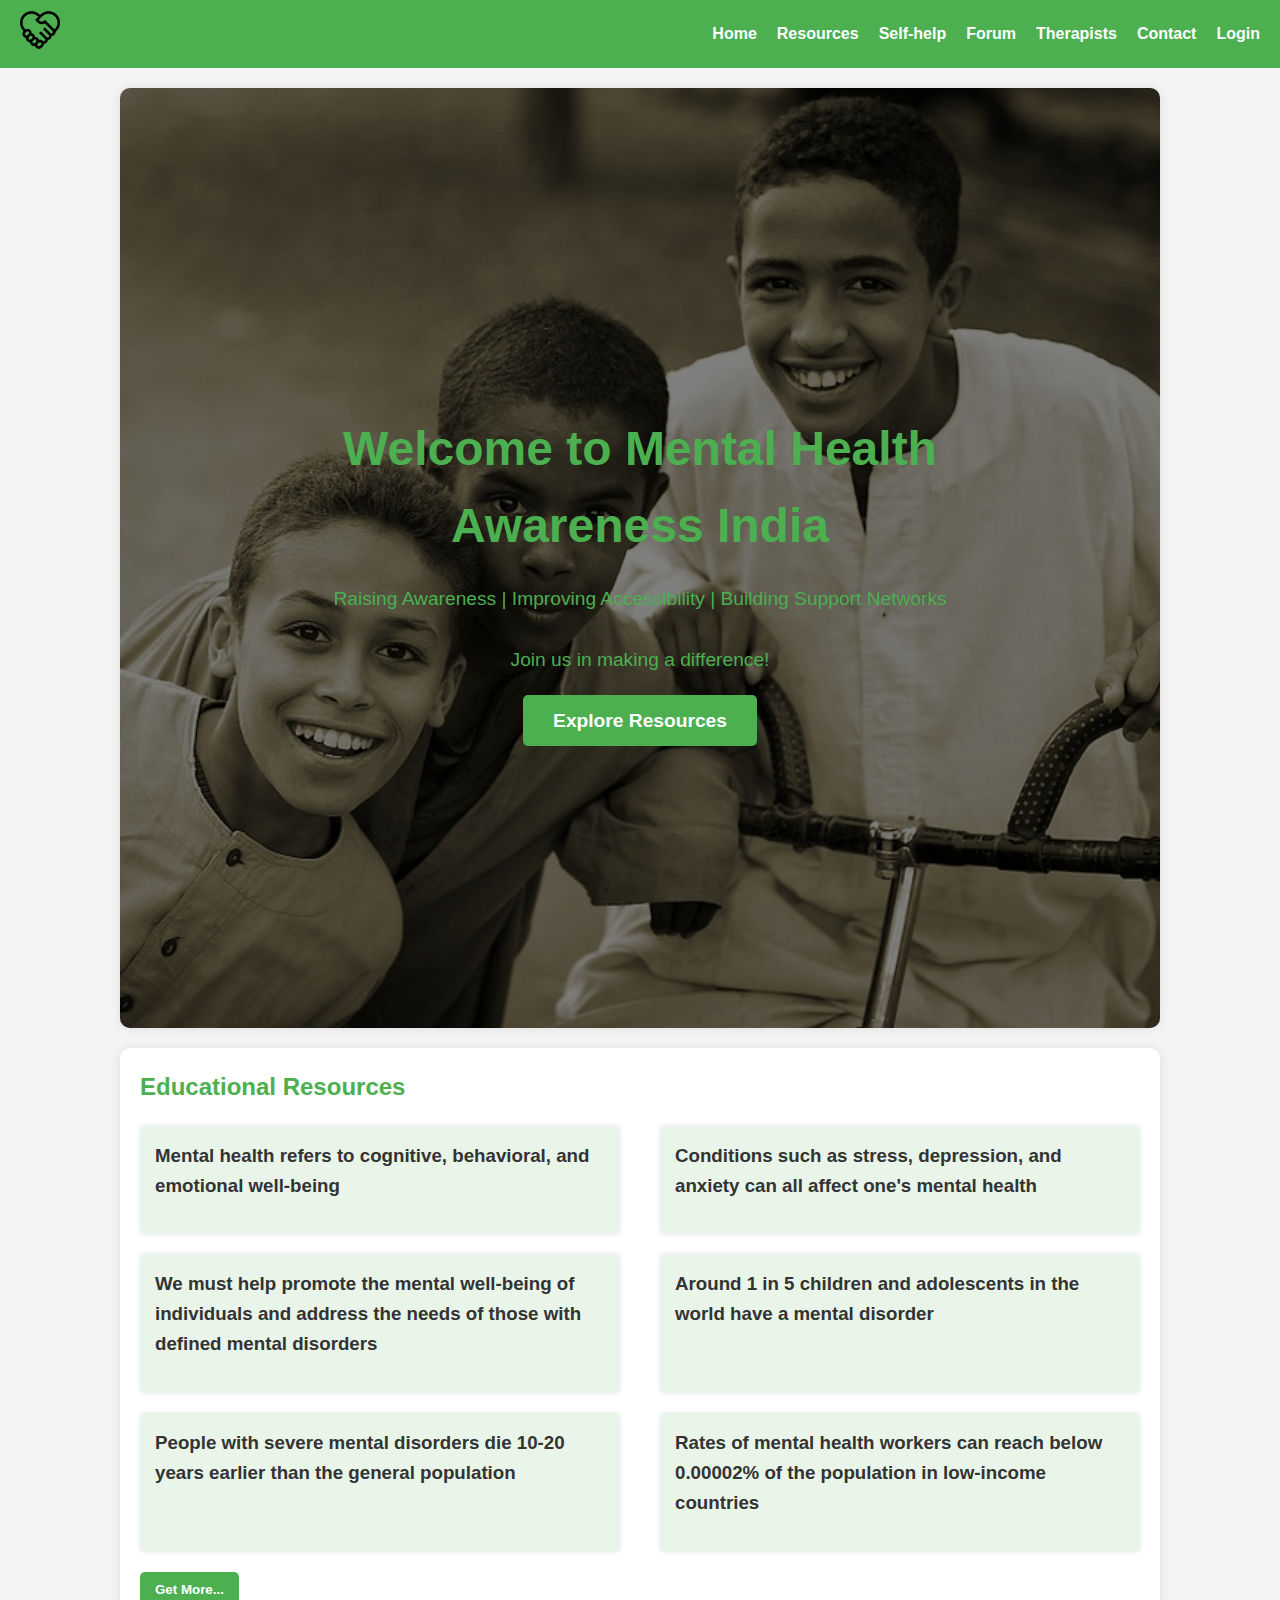
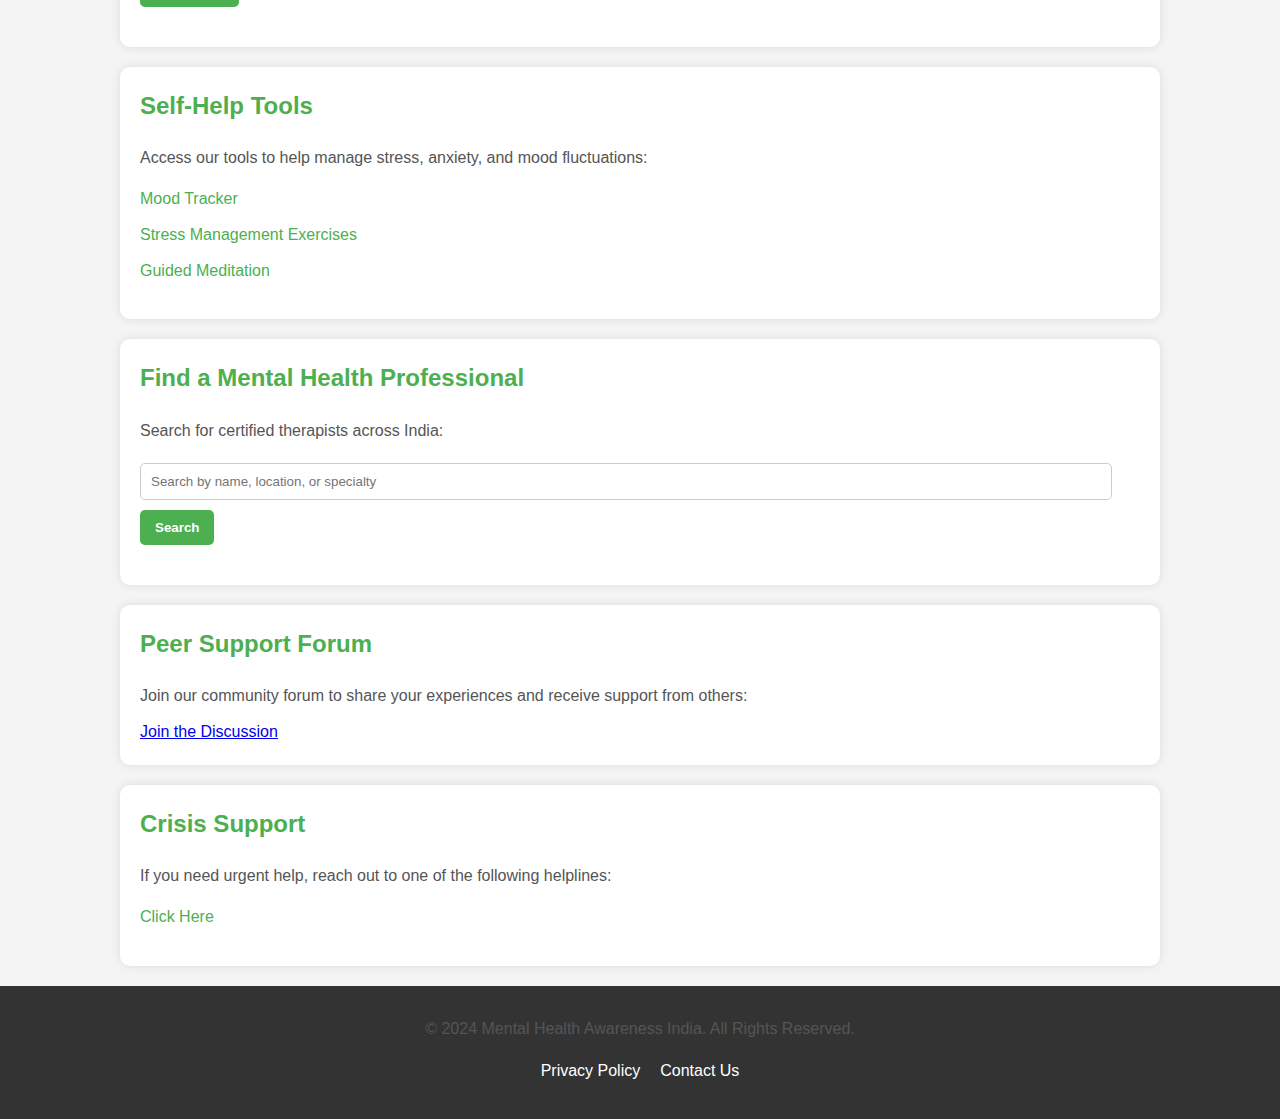
==== index.html @ 0a891b95 "initial commit" ====
<!DOCTYPE html>
<html lang="en">
<head>
    <meta charset="UTF-8">
    <meta name="viewport" content="width=device-width, initial-scale=1.0">
    <meta http-equiv="X-UA-Compatible" content="ie=edge">
    <title>Mental Health Awareness India</title>
    <link rel="stylesheet" href="styles.css">
</head>
<body>
    <!-- Header -->
    <header>
        <div class="logo">
            <a href="index.html">
                <img src="handshake.png" alt="">
            </a>
        </div>
        <nav>
            <ul id="nav-links">
                <li><a href="#">Home</a></li>
                <li><a href="resources.html">Resources</a></li>
                <li><a href="self-help.html">Self-help</a></li>
                <li><a href="forum.html">Forum</a></li>
                <li><a href="therapists.html">Therapists</a></li>
                <li><a href="contact.html">Contact</a></li>
                <li><a href="login.html">Login</a></li>
            </ul>
        </nav>
        <div class="hamburger" onclick="toggleMenu()">&#9776;</div>
    </header>    

    <!-- Home Section -->
    <section id="home" class="hero">
        <div class="overlay">
            <div class="hero-content">
                <h1>Welcome to Mental Health Awareness India</h1>
                <p>Raising Awareness | Improving Accessibility | Building Support Networks</p>
                <p>Join us in making a difference!</p>
                <a href="resources.html" class="cta-button">Explore Resources</a>
            </div>
        </div>
        <div class="background-slides"></div> <!-- New container for background slides -->
    </section>

    <!-- Resources Section -->
    <section id="resources">
        <h2>Educational Resources</h2>
        <div class="articles">
            <article>
                <h3>Mental health refers to cognitive, behavioral, and emotional well-being</h3>
            </article>
            <article>
                <h3>Conditions such as stress, depression, and anxiety can all affect one's mental health</h3>
            </article>
        </div>
        <div class="articles">
            <article>
                <h3>We must help promote the mental well-being of individuals and address the needs of those with defined mental disorders</h3>
            </article>
            <article>
                <h3>Around 1 in 5 children and adolescents in the world have a mental disorder</h3>
            </article>
        </div>
        <div class="articles">
            <article>
                <h3>People with severe mental disorders die 10-20 years earlier than the general population</h3>
            </article>
            <article>
                <h3>Rates of mental health workers can reach below 0.00002% of the population in low-income countries</h3>
            </article>
        </div>
        <form action="resources.html"><button type="submit">Get More...</button></form>
    </section>

    <!-- Self-Help Tools Section -->
    <section id="self-help">
        <h2>Self-Help Tools</h2>
        <p>Access our tools to help manage stress, anxiety, and mood fluctuations:</p>
        <ul>
            <li><a href="self-help.html#mood-tracker">Mood Tracker</a></li>
            <li><a href="self-help.html#stress-management">Stress Management Exercises</a></li>
            <li><a href="self-help.html#guided-meditation">Guided Meditation</a></li>
        </ul>
    </section>

    <!-- Therapist Directory Section -->
    <section id="therapist-directory">
        <h2>Find a Mental Health Professional</h2>
        <p>Search for certified therapists across India:</p>
        <form>
            <input type="text" placeholder="Search by name, location, or specialty">
            <button type="submit">Search</button>
        </form>
    </section>

    <!-- Forum Section -->
    <section id="forums">
        <h2>Peer Support Forum</h2>
        <p>Join our community forum to share your experiences and receive support from others:</p>
        <a href="forum.html">Join the Discussion</a>
    </section>

    <!-- Crisis Support Section -->
    <section id="crisis-support">
        <h2>Crisis Support</h2>
        <p>If you need urgent help, reach out to one of the following helplines:</p>
        <ul>
            <li><a href="contact.html">Click Here</a></li>
        </ul>
    </section>

    <!-- Footer -->
    <footer>
        <p>© 2024 Mental Health Awareness India. All Rights Reserved.</p>
        <ul>
            <li><a href="#">Privacy Policy</a></li>
            <li><a href="#">Contact Us</a></li>
        </ul>
    </footer>

    <!-- JavaScript for toggling the dropdown menu -->
    <script>
        function toggleMenu() {
            var navLinks = document.getElementById("nav-links");
            if (navLinks.classList.contains("open")) {
                navLinks.classList.remove("open");
            } else {
                navLinks.classList.add("open");
            }
        }
    </script>     

</body>
</html>
---- styles.css ----
/* General Styles */
body {
    font-family: Arial, sans-serif;
    margin: 0;
    padding: 0;
    line-height: 1.6;
    background-color: #f4f4f4;
}

h1, h2, h3 {
    color: #333;
}

p {
    color: #555;
}

/* General Header Styles */
header {
    display: flex;
    justify-content: space-between;
    align-items: center;
    background-color: #4CAF50;
    padding: 10px 20px;
    color: #fff;
}

.logo img {
    height: 40px;
    width: auto;
}

header nav ul {
    list-style: none;
    display: flex;
    margin: 0;
    padding: 0;
}

header nav ul li {
    margin-left: 20px;
}

header nav ul li a {
    color: #fff;
    text-decoration: none;
    font-weight: bold;
    transition: color 0.3s ease;
}

header nav ul li a:hover {
    color: #ddd;
}

/* Hamburger Menu Styles */
.hamburger {
    display: none;
    font-size: 30px;
    cursor: pointer;
    color: #fff;
}

/* Section Styles */
section {
    padding: 20px;
    margin: 20px auto;
    max-width: 1000px;
    background-color: #fff;
    box-shadow: 0 0 10px rgba(0, 0, 0, 0.1);
    border-radius: 10px;
}

section h2 {
    margin-top: 0;
    color: #4CAF50;
}

section p {
    margin: 10px 0;
}

/* Home Section with Full-Screen Background Image */
.hero {
    height: 100vh; /* Full viewport height */
    display: flex;
    justify-content: center;
    align-items: center;
    position: relative;
    overflow: hidden;
}

.overlay {
    position: absolute;
    top: 0;
    left: 0;
    width: 100%;
    height: 100%;
    background-color: rgba(0, 0, 0, 0.5); /* Dark overlay to enhance readability */
    display: flex;
    justify-content: center;
    align-items: center;
    z-index: 1;
}

.hero-content {
    text-align: center;
    color: #fff;
    max-width: 800px;
    padding: 20px;
    animation: fadeInUp 2s ease-in-out; /* Fade-in animation */
    z-index: 2;
}

.hero h1 {
    color: #4CAF50;
    font-size: 3rem;
    margin-bottom: 20px;
    animation: slideInFromLeft 1.5s ease-in-out;
}

.hero p {
    color: #4CAF50;
    font-size: 1.2rem;
    margin-bottom: 30px;
    animation: slideInFromRight 1.5s ease-in-out;
}

.cta-button {
    background-color: #4CAF50;
    color: #fff;
    padding: 15px 30px;
    border-radius: 5px;
    text-decoration: none;
    font-size: 1.2rem;
    font-weight: bold;
    transition: background-color 0.3s ease;
}

.cta-button:hover {
    background-color: #45a049;
}

.background-slides {
    position: absolute;
    top: 0;
    left: 0;
    width: 100%;
    height: 100%;
    background: url('images/smiling.jpg') no-repeat center center/cover; /* Initial image */
    animation: slide 50s infinite; /* Change duration as needed */
}

@keyframes slide {
    0% { background-image: url('images/beach.jpg'); }
    10% { background-image: url('images/anxiety.jpg'); }
    20% { background-image: url('images/community.jpg'); }
    30% { background-image: url('images/man-battling-mental-health.jpg'); }
    40% { background-image: url('images/protest.jpg'); }
    50% { background-image: url('images/cyclists.jpg'); }
    60% { background-image: url('images/woman-comforting.jpg'); }
    70% { background-image: url('images/woman-crying.jpg'); }
    80% { background-image: url('images/ptsd.jpg'); }
    90% { background-image: url('images/self-love.jpg'); }
    100% { background-image: url('images/smiling.jpg'); } /* Loop back to the first image */
}

/* Articles Section */
.articles {
    display: flex;
    justify-content: space-between;
    margin-bottom: 20px;
}

.articles article {
    width: 45%;
    background-color: #e9f5e9;
    padding: 15px;
    border-radius: 5px;
    box-shadow: 0 0 5px rgba(0, 0, 0, 0.1);
}

.articles article h3 {
    margin-top: 0;
    color: #333;
}

/* Auth Section Styles */
#auth {
    padding: 20px;
    margin: 20px auto;
    max-width:50%;
    background-color: #fff;
    box-shadow: 0 0 10px rgba(0, 0, 0, 0.1);
    border-radius: 10px;
    text-align: center;
}

#auth img {
    height: 80px;
    width: 80px;
}

#auth h2 {
    color: #4CAF50;
}

form {
    margin: 20px 0;
}

form label {
    display: block;
    margin: 10px 0 5px;
    font-weight: bold;
}

form input[type="email"],
form input[type="password"],
form input[type="text"] {
    display: block;
    width: 95%;
    padding: 10px;
    margin: 10px 0px;
    border: 1px solid #ccc;
    border-radius: 5px;
}

form button[type="submit"] {
    background-color: #4CAF50;
    color: white;
    padding: 10px 15px;
    border: none;
    border-radius: 5px;
    cursor: pointer;
    font-weight: bold;
    /* width: 100%; Make button full width */
}

form button[type="submit"]:hover {
    background-color: #45a049;
}

#toggle-to-signup,
#toggle-to-login {
    background: none;
    border: none;
    color: #4CAF50;
    cursor: pointer;
    text-decoration: underline;
    font-weight: bold;
}

#toggle-to-signup:hover,
#toggle-to-login:hover {
    text-decoration: none; /* Remove underline on hover */
}

/* Crisis Support Section */
ul {
    list-style: none;
    padding: 0;
}

ul li {
    margin: 10px 0;
}

ul li strong {
    font-weight: bold;
}

ul li a {
    color: #4CAF50;
    text-decoration: none;
}

ul li a:hover {
    text-decoration: underline;
}

/* Footer Styles */
footer {
    background-color: #333;
    color: #fff;
    padding: 20px 0;
    text-align: center;
}

footer p {
    margin: 10px 0;
}

footer ul {
    list-style: none;
    padding: 0;
    display: flex;
    justify-content: center;
}

footer ul li {
    margin: 0 10px;
}

footer ul li a {
    color: #fff;
    text-decoration: none;
}

footer ul li a:hover {
    text-decoration: underline;
}

/* Help Others Section Styles */
.help-others-title{
    font-size: 30px;
    text-transform: uppercase;
    color: #4CAF50;
}

.help-others-acquaintance-struggling {
    height: auto;
}

.help-others-row-one, .help-others-row-two, .help-others-row-three, .help-others-row-four {
    height: auto;
    display: flex;
}

.help-others-portion-left {
    float: left;
    width: 50%;
    text-align: center;
    margin-bottom: 20px;
    overflow: auto;
}

.help-others-portion-right {
    float: right;
    width: 50%;
    text-align: center;
    margin-bottom: 20px;
    overflow: auto;
}

.portion-img {
    overflow: hidden;
    display: flex; /* display:flex and align-items:center used to vertically align images into the center of the container */
    align-items: center;
    justify-content: center;
    height: auto;
}

.portion-img img {
    width: 75%;
}

.portion-heading {
    font-size: 24px;
    font-weight: 600;
    width: 75%;
    margin-left: auto;
    margin-right: auto;
    padding-top: 16px;
    padding-bottom: 32px;
    height: auto;
}

.portion-body {
    font-size: 16px;
    width: 75%;
    margin-left: auto;
    margin-right: auto;
    height: auto;
    overflow: hidden; /* change the height settings for .portion-body, .portion-heading and 
    .help-others-portion-left & -right in other screen sizes*/
}

.help-others-tips div {
    width: 70%;
    margin-left: auto;
    margin-right: auto;
    font-size: 32px;
    text-align: center;
    font-weight: 600;
    padding-bottom: 40px;
}

/* contact section */
#help-yourself-suicide-hotlines {
    background-color: #030303;
    opacity: 0.75;
    color: white;
    padding-bottom: 100px;
}

#help-yourself-suicide-hotlines .main-header {
    padding: 20px;
    font-size: 32px;
    font-weight: bold;
    color: #4CAF50;
    text-align:  center;
}

.suicide-hotlines-body {
    height: 500px;
    width: 67%;
    margin-left: auto;
    margin-right: auto;
    text-align: center;
    overflow-y: scroll;
    border: 5px solid #4CAF50;
    padding-bottom: 62px;
}

.suicide-hotlines-title {
    font-size: 24px;
    padding-top: 62px;
    color: #4CAF50;
    font-weight: 600;
}

.suicide-hotlines-country {
    color: #ffffff;
    font-size: 24px;
    padding-top: 62px;
    font-weight: 500;
    text-transform: uppercase;
    text-decoration: underline;
}

.suicide-hotlines-organization {
    color:  #ffffff; 
    padding-top: 40px;
    padding-bottom: 5px;
    font-size: 16px;
    width: 95%;
    margin-left: auto;
    margin-right: auto;
}

.suicide-hotlines-link {
    width: 95%;
    margin-left: auto;
    margin-right: auto;
    text-decoration: none;
}

.suicide-hotlines-link a {
    text-decoration: none;
    padding-top: 5px;
    font-size: 16px; 
    word-wrap: break-word; 
    color: #4CAF50;
}

.suicide-hotlines-phone, .suicide-hotlines-email {
    width: 95%;
    margin-left: auto;
    margin-right: auto;
    text-decoration: none;
}

.suicide-hotlines-phone a, .suicide-hotlines-email a {
    font-size: 16px;
    color: #ffffff;
    padding-top: 5px;
    letter-spacing: 1px;
    text-decoration: none;
}

.spread-the-word-full-image-white-to-black {
    background: linear-gradient(#f4f4f4 50%, #030303 50%);
    box-shadow: none;
    margin: 0;
    padding: 0;
    max-width: 100vw;
    border-radius: 0px;
}

.spread-the-word-full-image-white-to-black img {
    width: 85%;
    height: auto;
    display: block;
    margin-left: auto;
    margin-right: auto;
    border-radius: 5%;
}

.suicide-prevention {
    margin: 0;
    padding: 0;
    max-width: 100vw;
    border-radius: 0;
    padding-top: 62px;
    padding-bottom: 124px;
    background-color: #030303;
}

.suicide-prevention-week {
    text-align: center;
}

.suicide-week-heading {
    font-size: 40px;
    font-weight: 500;
    color: #FF6347;
    width: 67%;
    padding-top: 62px;
    margin-left: auto;
    margin-right: auto;
}

.suicide-week-body {
    font-size: 24px;
    font-weight: 400;
    color: #ffffff;
    width: 50%;
    padding-top: 62px;
    margin-left: auto;
    margin-right: auto;
}

#help-yourself-resources {
    text-align: center;
}

.help-yourself-resources-videos {
    margin-top: -32px;
    padding-bottom: 96px;
}

.help-yourself-resources-videos iframe {
    margin-left: auto;
    margin-right: auto;
    display: block;
    border-radius: 2%;
    margin-top: 96px;
}

.help-yourself-resources-videos iframe {
    width: 67%;
    height: 480px;
    border: none;
}

.help-yourself-resources-links {
    padding-top: 30px;
}

.help-yourself-resources-links a {
    display: block;
    width: 70%;
    margin-left: auto;
    margin-right: auto;
    font-size: 24px;
    color: #49A4D5;
    padding-bottom: 62px;
    text-align: center;
}

.help-yourself-resources-links a:hover {
    text-decoration: none;
    color: #49A4D5;
}

.help-yourself-resources-links .fa-angle-right {
    color: #49A4D5; /* the color of the icon should match the color of the text */
}

#mood-tracker h1,
#stress-management h1,
#guided-meditation h1{
    color: #4CAF50;
}

#mood-tracker h2,
#stress-management h2,
#guided-meditation h2{
    color: black;
}

/* Form styling */
#mood-form {
    display: flex;
    flex-direction: column;
    gap: 10px;
    margin: 20px 25%;
}

#mood-form label {
    font-size: 1.1rem;
    font-weight: bold;
    color: #333;
}

#mood-form select, 
#mood-form textarea {
    width: 100%;
    padding: 10px;
    border: 1px solid #ccc;
    border-radius: 5px;
    font-size: 1rem;
    outline: none;
    transition: border-color 0.3s ease;
}

#mood-form select:focus, 
#mood-form textarea:focus {
    border-color: #4CAF50; /* Green border on focus */
}

/* Button styling */
#mood-form button {
    background-color: #4CAF50; /* Green button */
    color: #fff;
    padding: 12px;
    font-size: 1.2rem;
    font-weight: bold;
    border: none;
    border-radius: 5px;
    cursor: pointer;
    transition: background-color 0.3s ease;
}

#mood-form button:hover {
    background-color: #45a049; /* Darker green on hover */
}

.mood-container {
    display: flex;
    justify-content: space-between;
    margin-top: 70px;
}

.mood-history-container {
    width: 45%; /* Adjust as needed */
    background-color: #fff;
}

/* Mood History section */
#mood-history {
    margin-top: 30px;
    padding: 10px;
    background-color: #e8f5e9; /* Light green background */
    border-radius: 10px;
}

.graph-container {
    width: 48%; /* Adjust as needed */
    background-color: #fff;
}

#mood-graph {
    margin-top: 30px;
    padding: 10px;
    background-color: #e8f5e9;
    border-radius: 10px;
}

#mood-tracker #mood-history-form{
    margin: 20px 25%;
    width: 50%;
}

#mood-tracker button{
    width: 100%;
    background-color: #4CAF50; /* Green button */
    color: #fff;
    padding: 12px;
    font-size: 1.2rem;
    font-weight: bold;
    border: none;
    border-radius: 5px;
    cursor: pointer;
    transition: background-color 0.3s ease;
}

#peer-support-forum {
    padding: 20px;
    background-color: #f8f9fa;
}

.forum-container {
    display: flex;
    justify-content: space-between;
    gap: 20px;
}

.discussion-section, .post-form-section {
    flex: 1;
    background-color: #fff;
    padding: 20px;
    border-radius: 8px;
    box-shadow: 0 2px 10px rgba(0, 0, 0, 0.1);
}

.post {
    margin-bottom: 20px;
    padding: 10px;
    border: 1px solid #e0e0e0;
    border-radius: 5px;
}

.post h3 {
    margin: 0;
}

.post small {
    color: #888;
}

.post-form-section label {
    display: block;
    margin: 5px;
}

#post-form-section input[type="text"], textarea {
    width: 100%;
    padding: 10px;
    margin-bottom: 15px;
    border: 1px solid #ddd;
    border-radius: 5px;
}

#post-form-section button {
    padding: 10px 15px;
    background-color: #4CAF50;
    color: white;
    border: none;
    border-radius: 5px;
    cursor: pointer;
    transition: background-color 0.3s;
}

#post-form-section button:hover {
    background-color: #45a049;
}

#find-professional {
    /* width: 100%;
    max-width: 900px; */
    margin: 20px auto;
    padding: 20px;
}

#find-professional h1 {
    text-align: center;
    margin-bottom: 20px;
}

#find-professional p {
    text-align: center;
    font-size: 1.2em;
    margin-bottom: 30px;
}

#search-form {
    display: flex;
    flex-wrap: wrap;
    justify-content: space-between;
}

.form-group {
    width: 48%;
    margin-bottom: 15px;
}

.form-group label {
    display: block;
    margin-bottom: 5px;
    font-weight: bold;
}

.form-group input,
.form-group select {
    width: 100%;
    padding: 10px;
    font-size: 1em;
    border: 1px solid #ccc;
    border-radius: 5px;
}

#search-form button {
    width: 100%;
    padding: 10px;
    background-color: #4CAF50;
    color: white;
    font-size: 1em;
    border: none;
    border-radius: 5px;
    cursor: pointer;
    margin-top: 10px;
}

#search-form button:hover {
    background-color: #45a049;
}

/* Search results styling */
#results {
    margin-top: 30px;
}

.result-item {
    background-color: #f9f9f9;
    padding: 15px;
    border: 1px solid #ddd;
    border-radius: 5px;
    margin-bottom: 10px;
}

.result-item h3 {
    margin: 0;
}

.result-item p {
    margin: 5px 0;
}


/* Responsive Styles */
@media (max-width: 768px) {
    /* Hide the main navigation initially */
    header nav ul {
        display: none;
        flex-direction: column;
        position: absolute;
        top: 60px; /* Adjust to position the dropdown correctly */
        right: 0;
        background-color: #4CAF50;
        width: 100%;
    }

    header nav ul {
        z-index: 10; /* Higher z-index for the dropdown */
        position: absolute; /* Ensure it positions correctly */
        top: 60px; /* Adjust as needed */
        right: 0;
        background-color: #4CAF50; /* Ensure dropdown background is visible */
    }

    /* Show hamburger icon on small screens */
    .hamburger {
        display: block;
    }

    /* When the nav is open, show the links vertically */
    header nav ul.open {
        display: flex;
    }

    /* Stack the menu items */
    header nav ul li {
        margin: 15px 0;
        text-align: center;
    }

    .hero {
        position: relative; /* Ensure home section has positioning */
        z-index: 1; /* Lower z-index for home section */
    }

    #auth {
        max-width:95%;
    }

    form input[type="email"],
    form input[type="password"] {
        width: 90%;
    }

    .articles {
        flex-direction: column;
        margin-bottom: 0;
    }

    .articles article {
        width: 100%;
        margin-bottom: 20px;
    }

    .help-others-title{
        box-shadow: none;
        font-size: 24px;
        text-transform: uppercase;
    }

    .help-others-row-one, .help-others-row-two, .help-others-row-three, .help-others-row-four {
        flex-direction: column;
    }

    .help-others-portion-left,
    .help-others-portion-right{
        width: 100%;
    }

    .portion-heading {
        font-size: 16px;
    }

    .help-others-tips div {
        font-size: 16px;
    }

    .help-yourself-resources-links a{
        font-size: 16px;
    }

    .help-yourself-resources-videos iframe {
        width: 67%;
        height: 250px;
        border: none;
    }

    #mood-form {
        margin: 10px 10%;
    }

    .mood-container {
        flex-direction: column;
    }

    .mood-history-container,
    .graph-container {
        width: 95%; /* Adjust as needed */
    }
    
    #mood-tracker #mood-history-form{
        margin: 10px 10%;
        width: 80%;
    }

    #mood-tracker #mood-history-form button{
        width: 100%;
    }

    .forum-container {
        flex-direction: column; /* Side by side on larger screens */
    }

    .form-group {
        width: 100%;
    }
}

/* Animations */
@keyframes fadeInUp {
    0% {
        opacity: 0;
        transform: translateY(20px);
    }
    100% {
        opacity: 1;
        transform: translateY(0);
    }
}

@keyframes slideInFromLeft {
    0% {
        opacity: 0;
        transform: translateX(-100px);
    }
    100% {
        opacity: 1;
        transform: translateX(0);
    }
}

@keyframes slideInFromRight {
    0% {
        opacity: 0;
        transform: translateX(100px);
    }
    100% {
        opacity: 1;
        transform: translateX(0);
    }
}
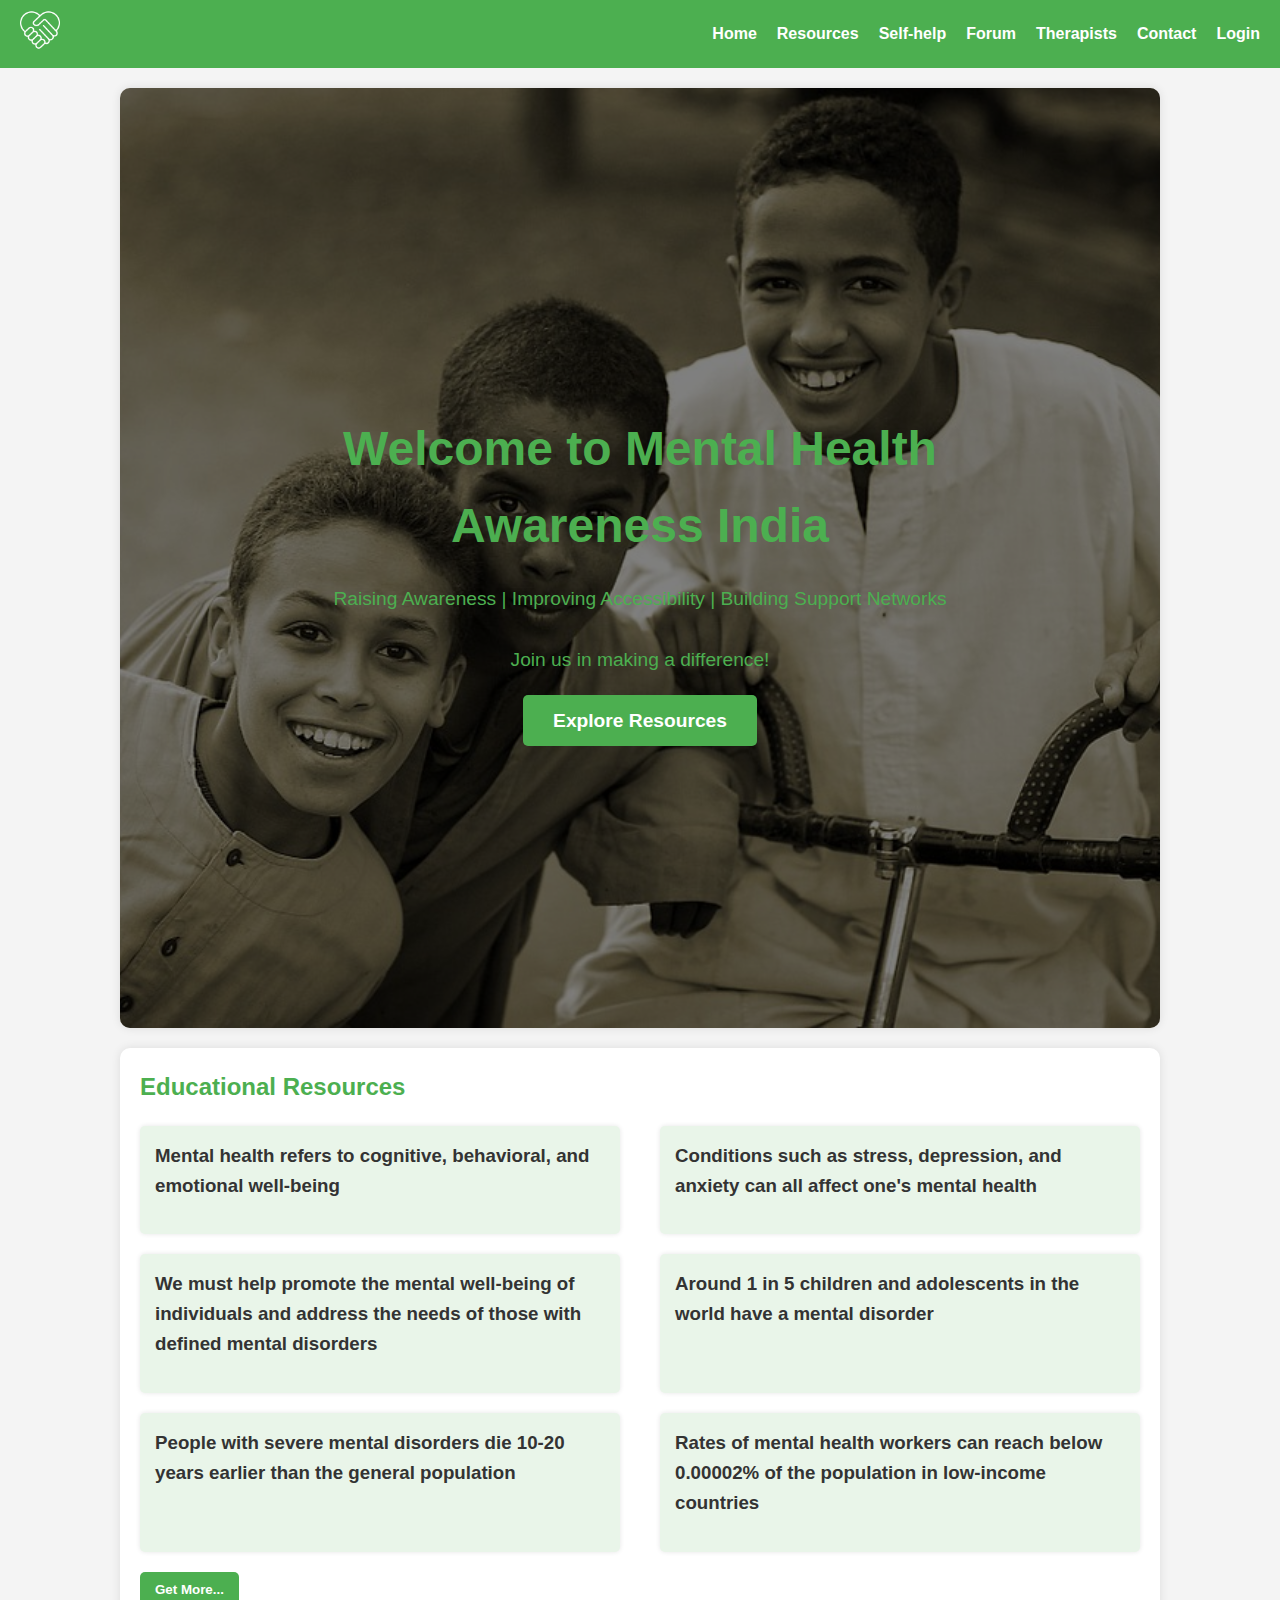
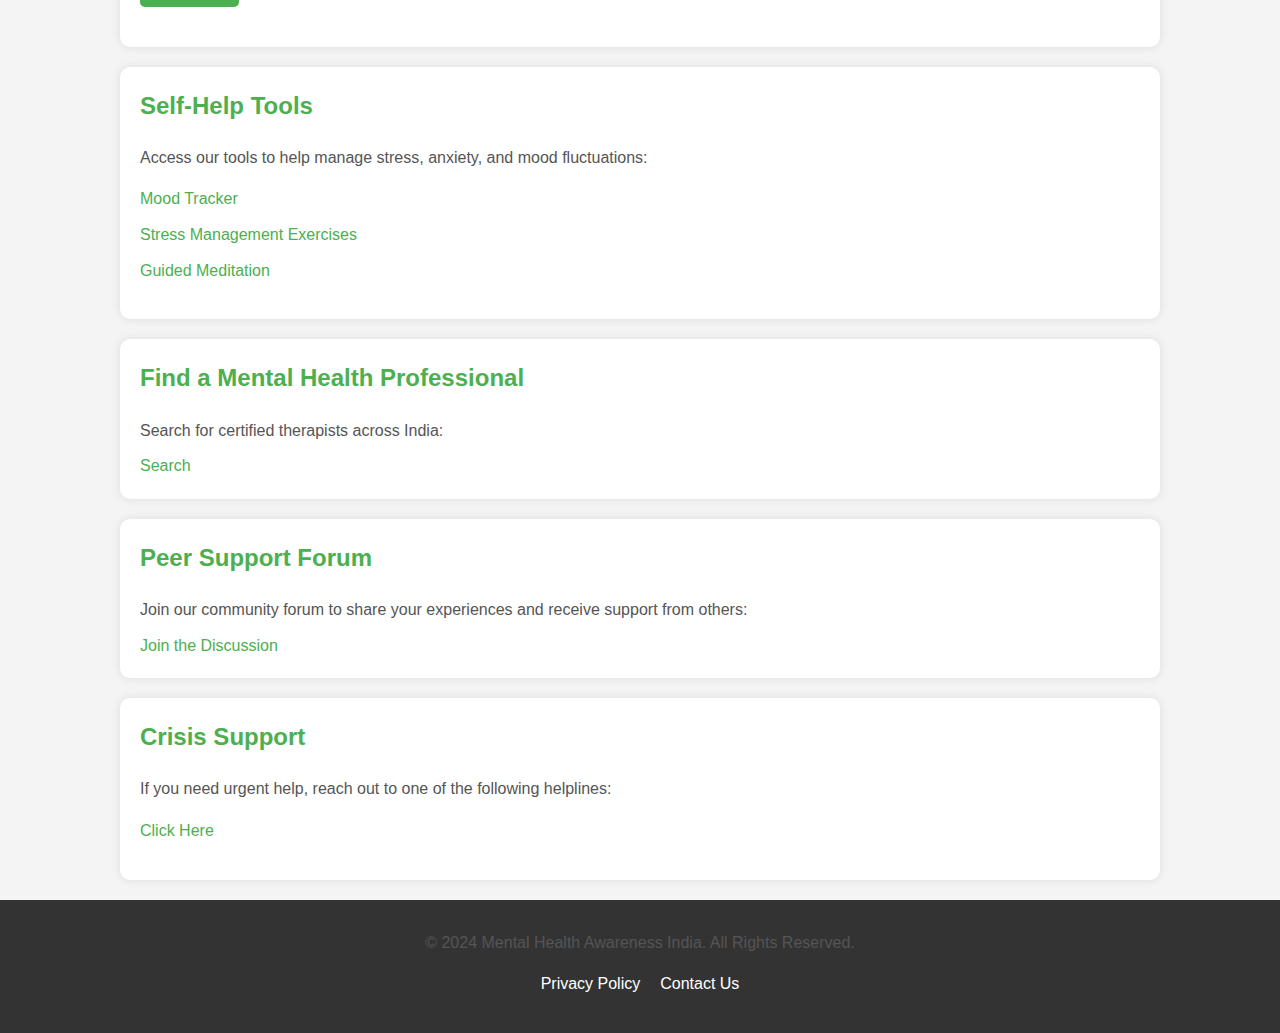
==== commit 78b219ba: "modified code" ====
--- a/index.html
+++ b/index.html
@@ -87,10 +87,7 @@
     <section id="therapist-directory">
         <h2>Find a Mental Health Professional</h2>
         <p>Search for certified therapists across India:</p>
-        <form>
-            <input type="text" placeholder="Search by name, location, or specialty">
-            <button type="submit">Search</button>
-        </form>
+        <a href="therapists.html">Search</a>
     </section>
 
     <!-- Forum Section -->
@@ -113,8 +110,8 @@
     <footer>
         <p>© 2024 Mental Health Awareness India. All Rights Reserved.</p>
         <ul>
-            <li><a href="#">Privacy Policy</a></li>
-            <li><a href="#">Contact Us</a></li>
+            <li><a href="privacy.html">Privacy Policy</a></li>
+            <li><a href="contact.html">Contact Us</a></li>
         </ul>
     </footer>
 
--- a/styles.css
+++ b/styles.css
@@ -147,7 +147,7 @@
     width: 100%;
     height: 100%;
     background: url('images/smiling.jpg') no-repeat center center/cover; /* Initial image */
-    animation: slide 50s infinite; /* Change duration as needed */
+    animation: slide 30s infinite; /* Change duration as needed */
 }
 
 @keyframes slide {
@@ -255,6 +255,18 @@
     text-decoration: none; /* Remove underline on hover */
 }
 
+/* Forum Section */
+#forums a,
+#therapist-directory a{
+    text-decoration: none;
+    color: #4CAF50;
+}
+
+#forums a:hover,
+#therapist-directory a:hover{
+    text-decoration: underline;
+}
+
 /* Crisis Support Section */
 ul {
     list-style: none;
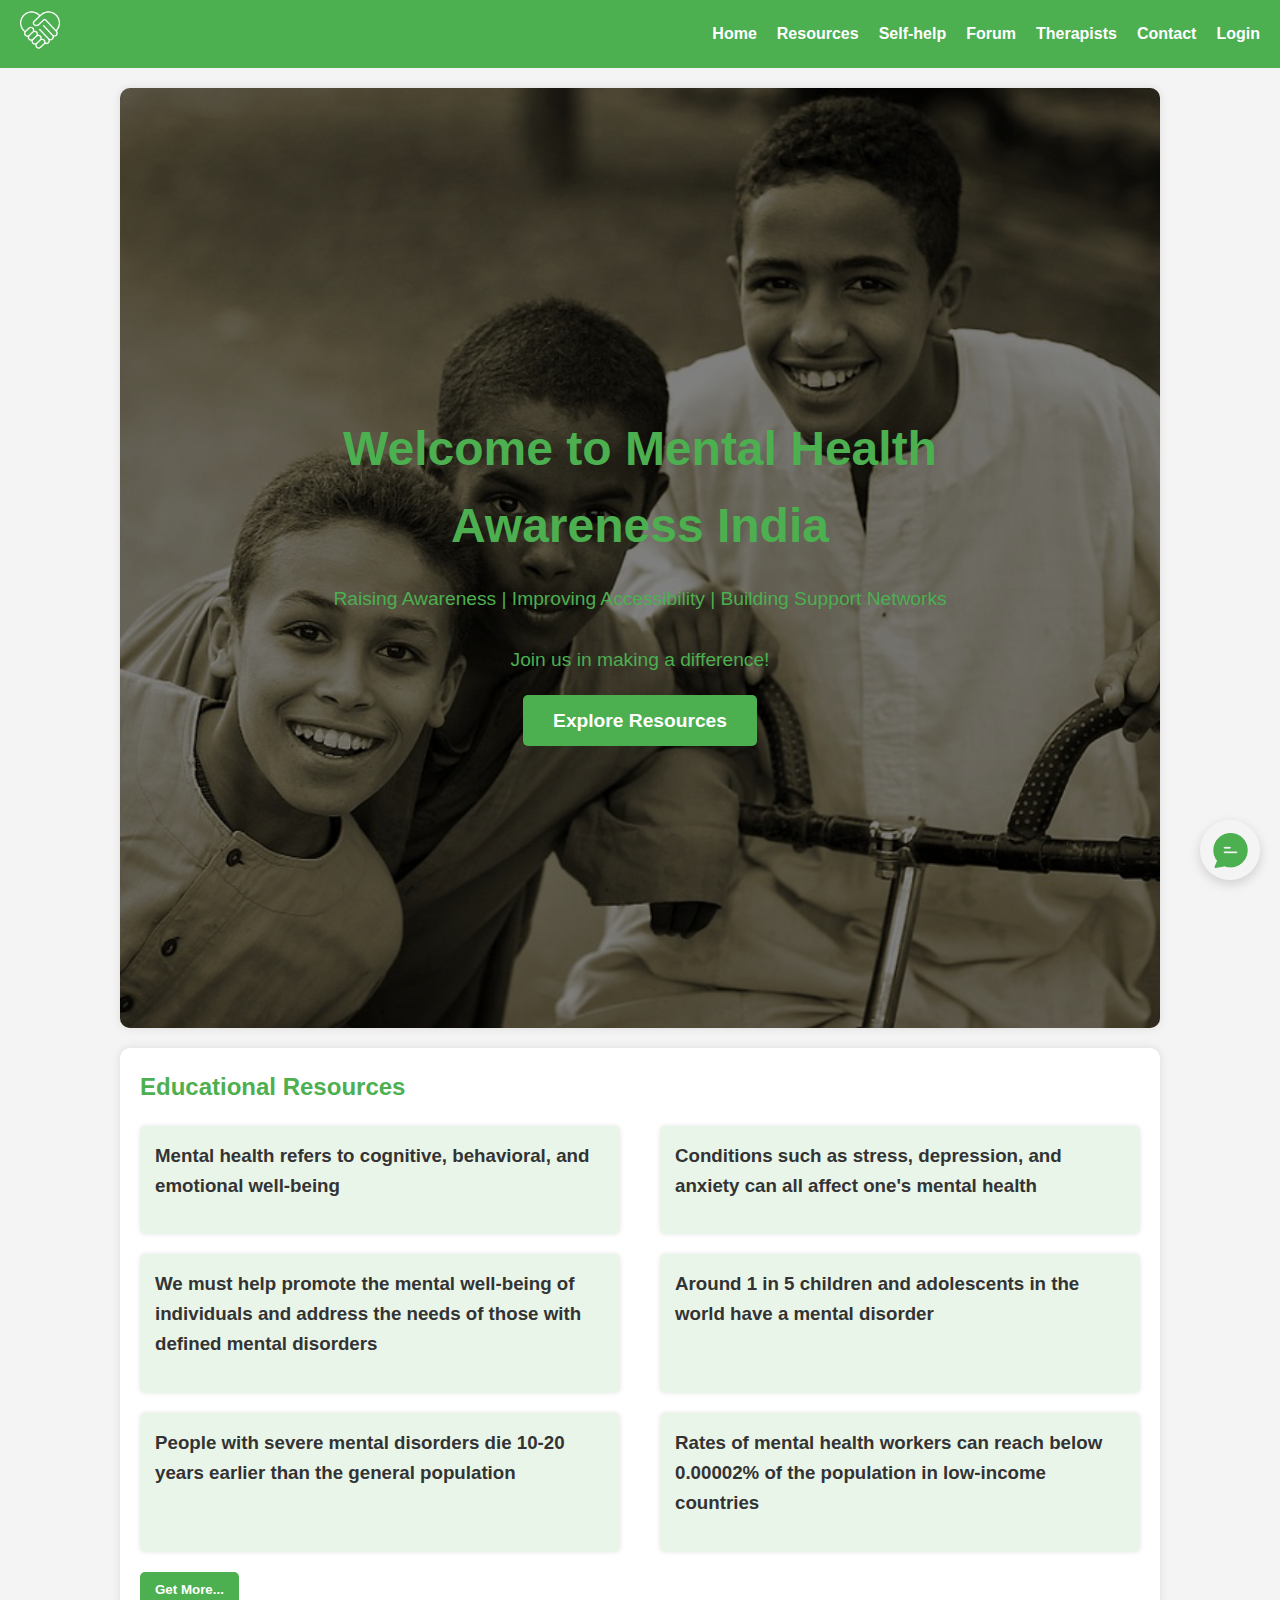
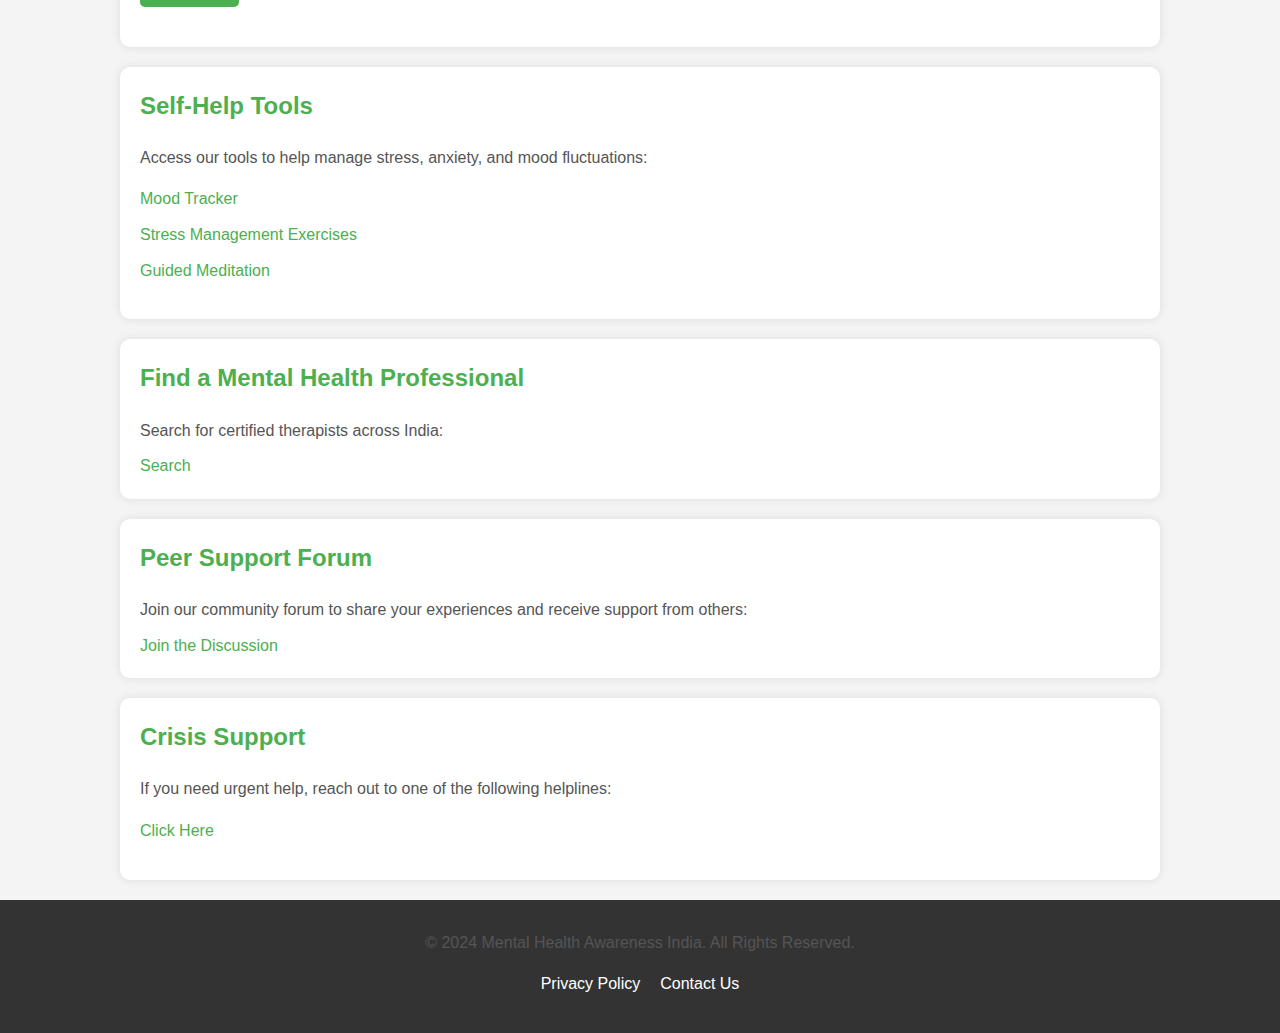
==== commit 4e2fca77: "added chatbot" ====
--- a/index.html
+++ b/index.html
@@ -6,6 +6,7 @@
     <meta http-equiv="X-UA-Compatible" content="ie=edge">
     <title>Mental Health Awareness India</title>
     <link rel="stylesheet" href="styles.css">
+    <script src="chatbot.js"></script>
 </head>
 <body>
     <!-- Header -->
@@ -106,6 +107,25 @@
         </ul>
     </section>
 
+    <!-- Chatbot Icon and Container -->
+    <div id="chatbot-icon" onclick="toggleChatWindow()">
+        <img src="images/chat.png" alt="Chatbot Icon" />
+    </div>
+
+    <div id="chatbot-container">
+        <div id="chat-header">
+            <h4>Chat with Us</h4>
+            <button id="close-chat" onclick="toggleChatWindow()">×</button>
+        </div>
+        <div id="chat-window">
+            <div id="chat-output"></div>
+        </div>
+        <div id="chat-input-area">
+            <input id="chat-input" type="text" placeholder="Ask me anything..." />
+            <button id="send-btn">Send</button>
+        </div>
+    </div>
+
     <!-- Footer -->
     <footer>
         <p>© 2024 Mental Health Awareness India. All Rights Reserved.</p>
--- a/styles.css
+++ b/styles.css
@@ -829,6 +829,127 @@
     margin: 5px 0;
 }
 
+/* Chatbot Icon */
+#chatbot-icon {
+    position: fixed;
+    bottom: 20px;
+    right: 20px;
+    width: 60px;
+    height: 60px;
+    /* background-color: #007bff; */
+    border-radius: 50%;
+    cursor: pointer;
+    display: flex;
+    justify-content: center;
+    align-items: center;
+    box-shadow: 0px 4px 12px rgba(0, 0, 0, 0.15);
+    z-index: 1000;
+}
+
+#chatbot-icon img {
+    width: 35px;
+    height: 35px;
+}
+
+/* Chat Window */
+#chatbot-container {
+    position: fixed;
+    bottom: 90px;
+    right: 20px;
+    width: 320px;
+    height: 400px;
+    background-color: white;
+    box-shadow: 0px 8px 16px rgba(0, 0, 0, 0.2);
+    border-radius: 10px;
+    z-index: 999;
+    display: none;
+    flex-direction: column;
+    font-family: Arial, sans-serif;
+    overflow: hidden;
+}
+
+/* Chat Header */
+#chat-header {
+    background-color: #4CAF50;
+    color: white;
+    padding: 10px;
+    text-align: center;
+    position: relative;
+    border-top-left-radius: 10px;
+    border-top-right-radius: 10px;
+}
+
+#chat-header h4 {
+    margin: 0;
+    font-size: 18px;
+}
+
+#close-chat {
+    position: absolute;
+    top: 10px;
+    right: 10px;
+    background: none;
+    border: none;
+    color: white;
+    font-size: 20px;
+    cursor: pointer;
+}
+
+/* Chat Window Output */
+#chat-window {
+    flex: 1;
+    padding: 10px;
+    overflow-y: scroll;
+    background-color: #f4f7f9;
+}
+
+#chat-output {
+    display: flex;
+    flex-direction: column;
+}
+
+.user-message, .bot-message {
+    padding: 10px;
+    margin: 5px;
+    border-radius: 10px;
+    max-width: 80%;
+}
+
+.user-message {
+    align-self: flex-end;
+    background-color: #4CAF50;
+    color: white;
+}
+
+.bot-message {
+    align-self: flex-start;
+    background-color: #f1f1f1;
+    color: #333;
+}
+
+/* Chat Input Area */
+#chat-input-area {
+    display: flex;
+    border-top: 1px solid #ddd;
+}
+
+#chat-input {
+    flex: 1;
+    padding: 10px;
+    border: none;
+    outline: none;
+    font-size: 16px;
+}
+
+#send-btn {
+    background-color: #4CAF50;
+    color: white;
+    border: none;
+    padding: 10px;
+    cursor: pointer;
+    font-size: 16px;
+    transition: background-color 0.3s ease;
+}
 
 /* Responsive Styles */
 @media (max-width: 768px) {
@@ -953,6 +1074,21 @@
     .form-group {
         width: 100%;
     }
+
+    #chatbot-container {
+        width: 90%;
+        right: 5%;
+    }
+
+    #chatbot-icon {
+        width: 50px;
+        height: 50px;
+    }
+
+    #chatbot-icon img {
+        width: 30px;
+        height: 30px;
+    }
 }
 
 /* Animations */
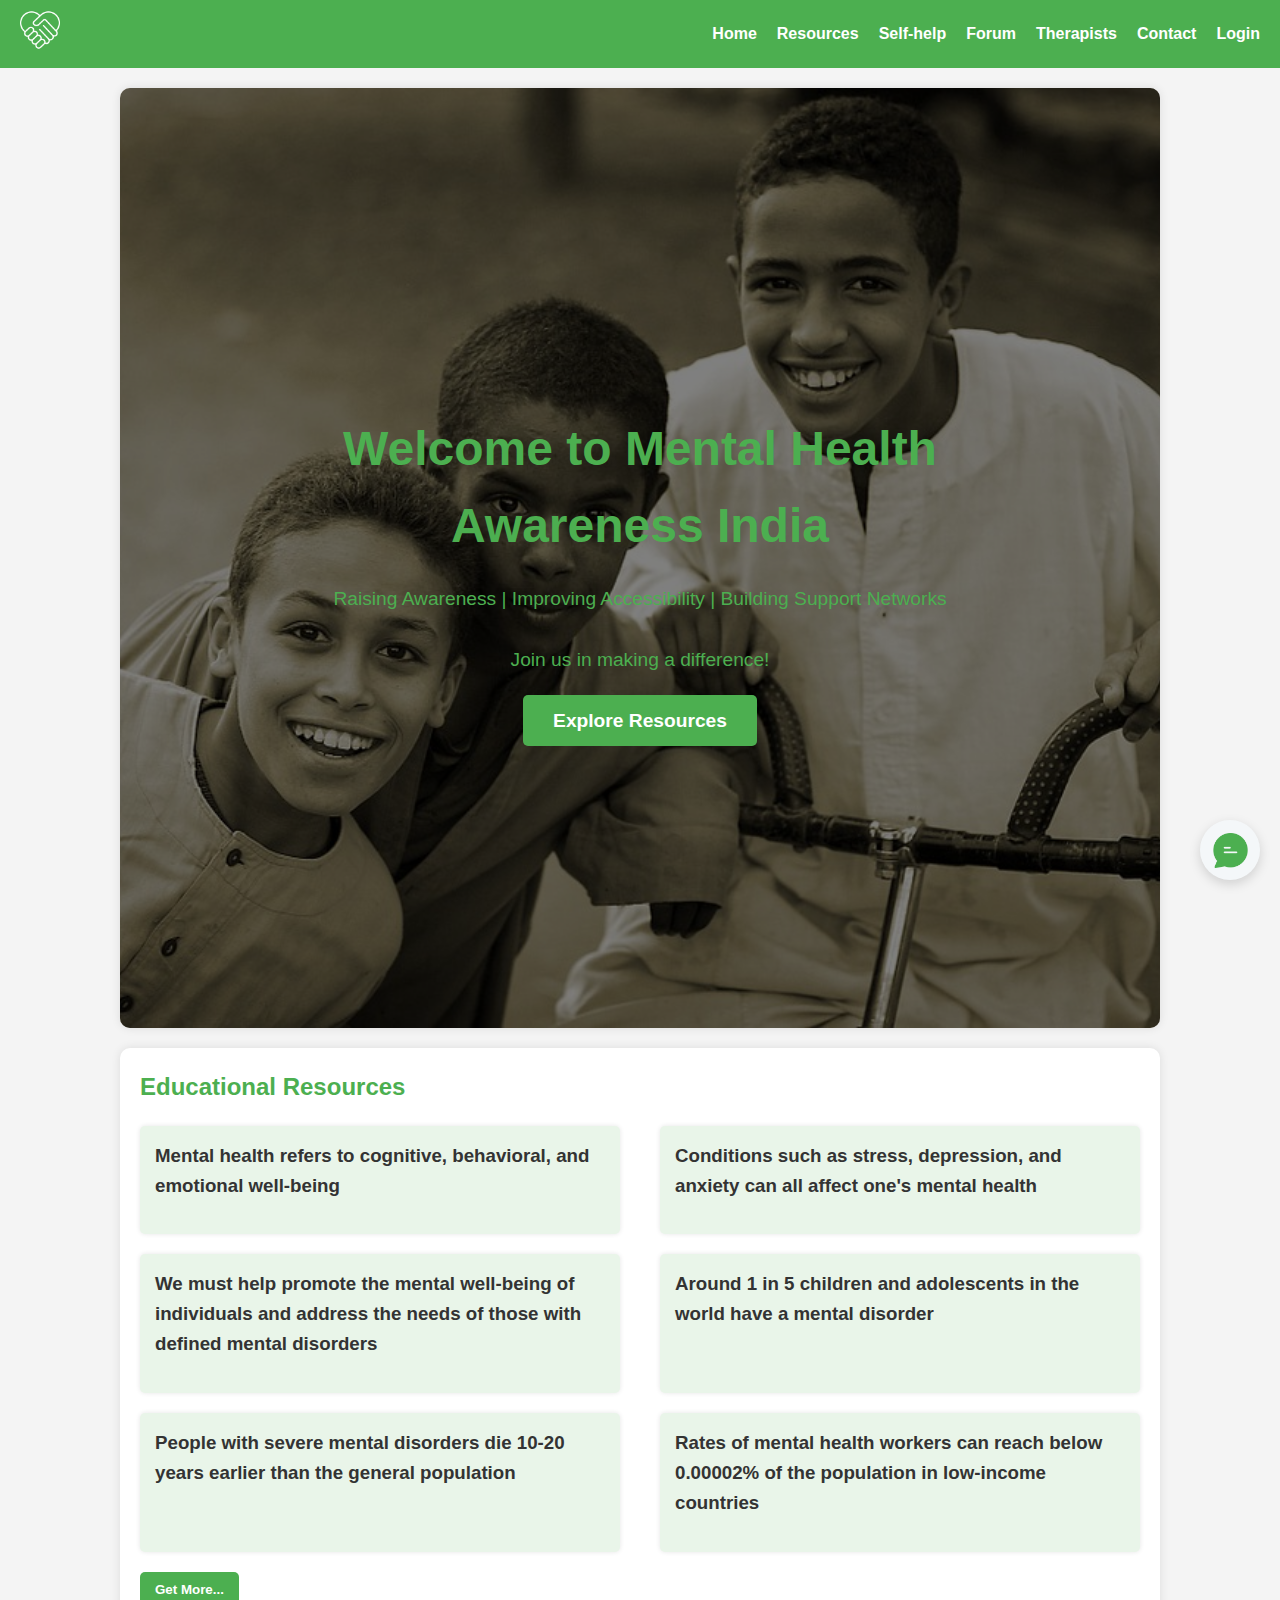
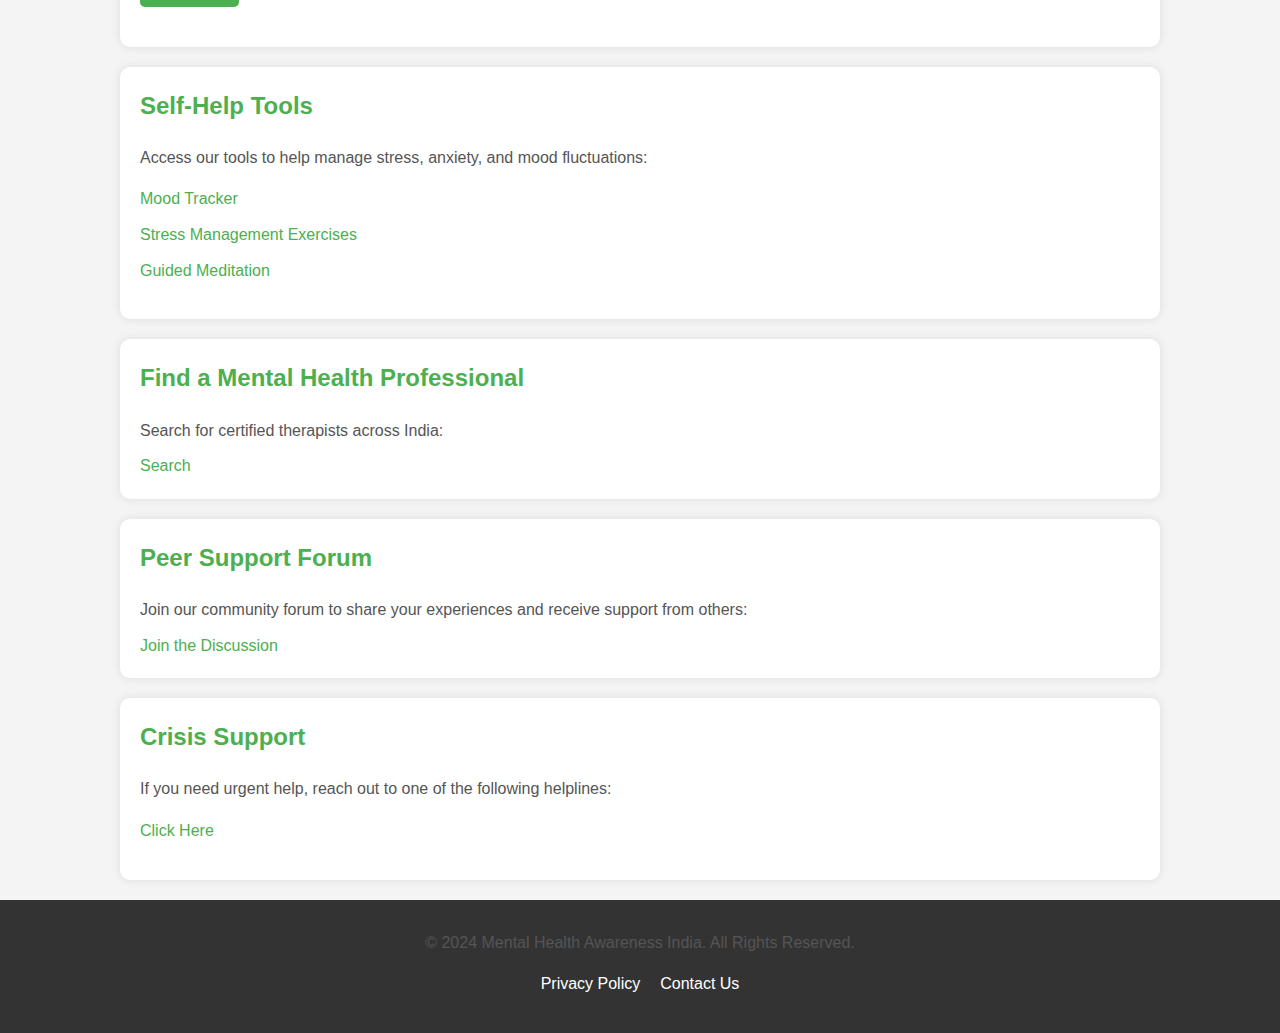
==== commit 001e5f98: "chatbot changes" ====
--- a/index.html
+++ b/index.html
@@ -6,7 +6,6 @@
     <meta http-equiv="X-UA-Compatible" content="ie=edge">
     <title>Mental Health Awareness India</title>
     <link rel="stylesheet" href="styles.css">
-    <script src="chatbot.js"></script>
 </head>
 <body>
     <!-- Header -->
@@ -145,7 +144,8 @@
                 navLinks.classList.add("open");
             }
         }
-    </script>     
+    </script> 
+    <script src="chatbot.js"></script>    
 
 </body>
 </html>
--- a/styles.css
+++ b/styles.css
@@ -836,7 +836,7 @@
     right: 20px;
     width: 60px;
     height: 60px;
-    /* background-color: #007bff; */
+    background-color: #f4f7f9;
     border-radius: 50%;
     cursor: pointer;
     display: flex;
@@ -901,6 +901,10 @@
     padding: 10px;
     overflow-y: scroll;
     background-color: #f4f7f9;
+    background-image: url("images/handshake.png");
+    background-size: 65%;
+    background-position: center; /* Center the image */
+    background-repeat: no-repeat; /* Prevent the image from repeating */
 }
 
 #chat-output {
@@ -917,7 +921,7 @@
 
 .user-message {
     align-self: flex-end;
-    background-color: #4CAF50;
+    background-color: #555;
     color: white;
 }
 
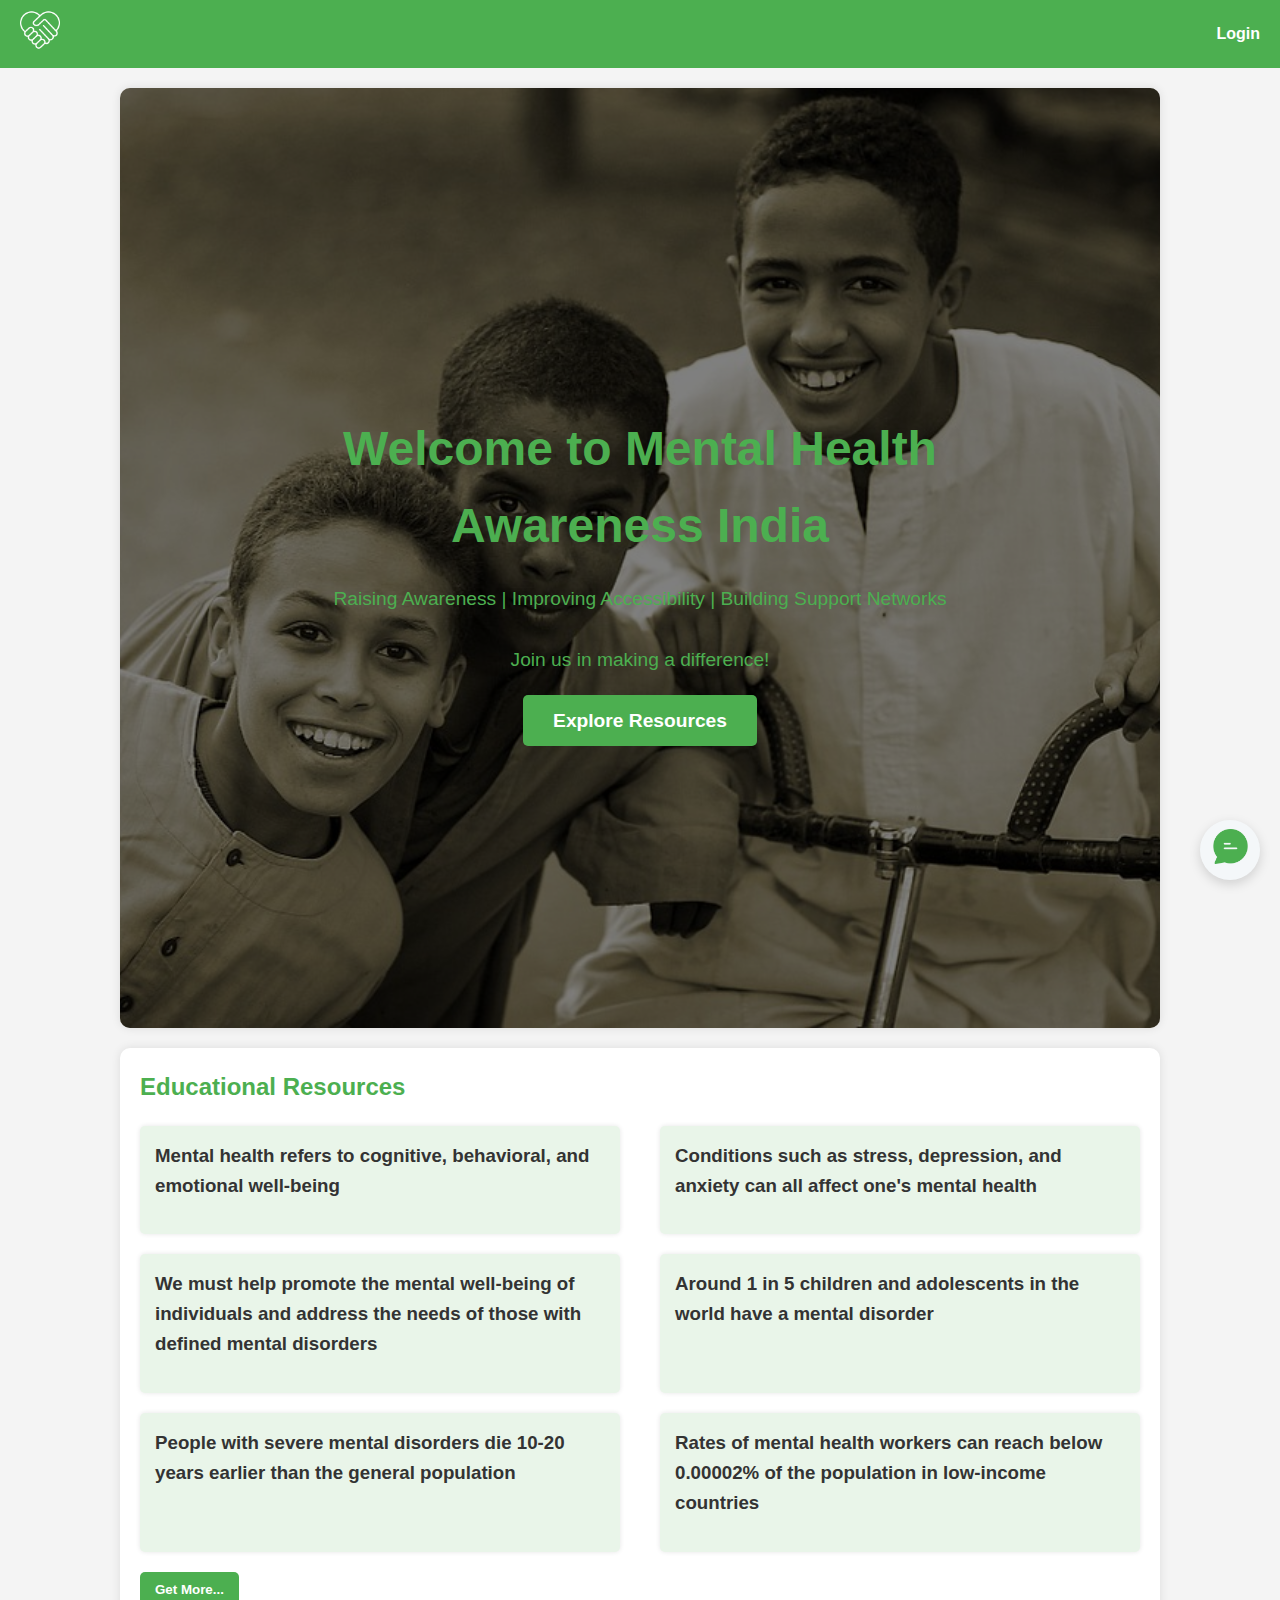
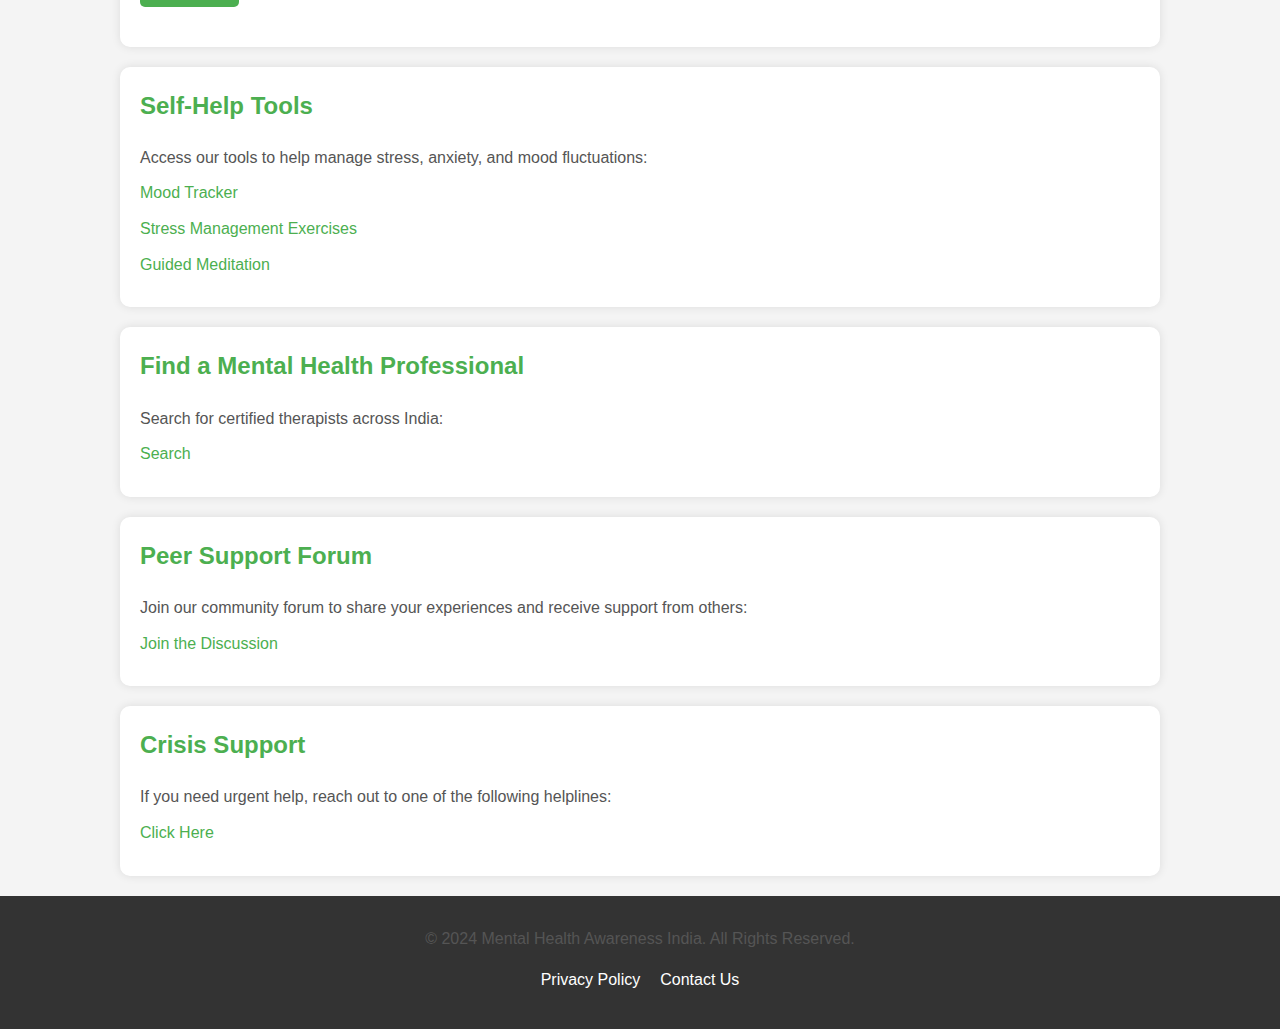
==== commit a5d921b2: "fixind over writing issue" ====
--- a/index.html
+++ b/index.html
@@ -15,18 +15,11 @@
                 <img src="handshake.png" alt="">
             </a>
         </div>
-        <nav>
+        <navbar>
             <ul id="nav-links">
-                <li><a href="#">Home</a></li>
-                <li><a href="resources.html">Resources</a></li>
-                <li><a href="self-help.html">Self-help</a></li>
-                <li><a href="forum.html">Forum</a></li>
-                <li><a href="therapists.html">Therapists</a></li>
-                <li><a href="contact.html">Contact</a></li>
                 <li><a href="login.html">Login</a></li>
             </ul>
-        </nav>
-        <div class="hamburger" onclick="toggleMenu()">&#9776;</div>
+        </navbar>
     </header>    
 
     <!-- Home Section -->
@@ -36,7 +29,7 @@
                 <h1>Welcome to Mental Health Awareness India</h1>
                 <p>Raising Awareness | Improving Accessibility | Building Support Networks</p>
                 <p>Join us in making a difference!</p>
-                <a href="resources.html" class="cta-button">Explore Resources</a>
+                <a href="login.html" class="cta-button">Explore Resources</a>
             </div>
         </div>
         <div class="background-slides"></div> <!-- New container for background slides -->
@@ -69,83 +62,54 @@
                 <h3>Rates of mental health workers can reach below 0.00002% of the population in low-income countries</h3>
             </article>
         </div>
-        <form action="resources.html"><button type="submit">Get More...</button></form>
+        <form action="login.html"><button type="submit">Get More...</button></form>
     </section>
 
     <!-- Self-Help Tools Section -->
     <section id="self-help">
         <h2>Self-Help Tools</h2>
         <p>Access our tools to help manage stress, anxiety, and mood fluctuations:</p>
-        <ul>
-            <li><a href="self-help.html#mood-tracker">Mood Tracker</a></li>
-            <li><a href="self-help.html#stress-management">Stress Management Exercises</a></li>
-            <li><a href="self-help.html#guided-meditation">Guided Meditation</a></li>
-        </ul>
+        <a href="login.html">Mood Tracker</a><br>
+        <a href="login.html">Stress Management Exercises</a><br>
+        <a href="login.html">Guided Meditation</a>
     </section>
 
     <!-- Therapist Directory Section -->
     <section id="therapist-directory">
         <h2>Find a Mental Health Professional</h2>
         <p>Search for certified therapists across India:</p>
-        <a href="therapists.html">Search</a>
+        <a href="login.html">Search</a>
     </section>
 
     <!-- Forum Section -->
     <section id="forums">
         <h2>Peer Support Forum</h2>
         <p>Join our community forum to share your experiences and receive support from others:</p>
-        <a href="forum.html">Join the Discussion</a>
+        <a href="login.html">Join the Discussion</a>
     </section>
 
     <!-- Crisis Support Section -->
     <section id="crisis-support">
         <h2>Crisis Support</h2>
         <p>If you need urgent help, reach out to one of the following helplines:</p>
-        <ul>
-            <li><a href="contact.html">Click Here</a></li>
-        </ul>
+        <a href="login.html">Click Here</a>
     </section>
 
     <!-- Chatbot Icon and Container -->
     <div id="chatbot-icon" onclick="toggleChatWindow()">
+        <a href="login.html">
         <img src="images/chat.png" alt="Chatbot Icon" />
-    </div>
-
-    <div id="chatbot-container">
-        <div id="chat-header">
-            <h4>Chat with Us</h4>
-            <button id="close-chat" onclick="toggleChatWindow()">×</button>
-        </div>
-        <div id="chat-window">
-            <div id="chat-output"></div>
-        </div>
-        <div id="chat-input-area">
-            <input id="chat-input" type="text" placeholder="Ask me anything..." />
-            <button id="send-btn">Send</button>
-        </div>
+        </a>
     </div>
 
     <!-- Footer -->
     <footer>
         <p>© 2024 Mental Health Awareness India. All Rights Reserved.</p>
         <ul>
-            <li><a href="privacy.html">Privacy Policy</a></li>
-            <li><a href="contact.html">Contact Us</a></li>
+            <li><a href="login.html">Privacy Policy</a></li>
+            <li><a href="login.html">Contact Us</a></li>
         </ul>
     </footer>
 
-    <!-- JavaScript for toggling the dropdown menu -->
-    <script>
-        function toggleMenu() {
-            var navLinks = document.getElementById("nav-links");
-            if (navLinks.classList.contains("open")) {
-                navLinks.classList.remove("open");
-            } else {
-                navLinks.classList.add("open");
-            }
-        }
-    </script> 
-    <script src="chatbot.js"></script>    
-
 </body>
 </html>
--- a/styles.css
+++ b/styles.css
@@ -30,25 +30,29 @@
     width: auto;
 }
 
-header nav ul {
+header nav ul,
+header navbar ul {
     list-style: none;
     display: flex;
     margin: 0;
     padding: 0;
 }
 
-header nav ul li {
+header nav ul li,
+header navbar ul li {
     margin-left: 20px;
 }
 
-header nav ul li a {
+header nav ul li a,
+header navbar ul li a{
     color: #fff;
     text-decoration: none;
     font-weight: bold;
     transition: color 0.3s ease;
 }
 
-header nav ul li a:hover {
+header nav ul li a:hover,
+header navbar ul li a:hover {
     color: #ddd;
 }
 
@@ -257,18 +261,24 @@
 
 /* Forum Section */
 #forums a,
-#therapist-directory a{
+#therapist-directory a,
+#self-help a,
+#crisis-support a{
     text-decoration: none;
     color: #4CAF50;
+    display: inline-block;
+    margin-bottom: 10px;
 }
 
 #forums a:hover,
-#therapist-directory a:hover{
+#therapist-directory a:hover,
+#self-help a:hover,
+#crisis-support a:hover{
     text-decoration: underline;
 }
 
 /* Crisis Support Section */
-ul {
+/* ul {
     list-style: none;
     padding: 0;
 }
@@ -288,7 +298,7 @@
 
 ul li a:hover {
     text-decoration: underline;
-}
+} */
 
 /* Footer Styles */
 footer {
@@ -616,6 +626,10 @@
     transition: border-color 0.3s ease;
 }
 
+#mood-form textarea {
+    width: 95%;
+}
+
 #mood-form select:focus, 
 #mood-form textarea:focus {
     border-color: #4CAF50; /* Green border on focus */
@@ -645,12 +659,14 @@
 }
 
 .mood-history-container {
-    width: 45%; /* Adjust as needed */
+    width: 48%;
     background-color: #fff;
 }
 
 /* Mood History section */
 #mood-history {
+    height: 210px;
+    overflow-y: scroll;
     margin-top: 30px;
     padding: 10px;
     background-color: #e8f5e9; /* Light green background */
@@ -658,15 +674,17 @@
 }
 
 .graph-container {
-    width: 48%; /* Adjust as needed */
+    width: 48%;
     background-color: #fff;
 }
 
 #mood-graph {
+    height: 210px !important;
     margin-top: 30px;
     padding: 10px;
     background-color: #e8f5e9;
     border-radius: 10px;
+    box-sizing: content-box !important;
 }
 
 #mood-tracker #mood-history-form{
@@ -706,6 +724,11 @@
     box-shadow: 0 2px 10px rgba(0, 0, 0, 0.1);
 }
 
+#forum-posts {
+    height: 70vh;
+    overflow-y: scroll;
+}
+
 .post {
     margin-bottom: 20px;
     padding: 10px;
@@ -727,7 +750,7 @@
 }
 
 #post-form-section input[type="text"], textarea {
-    width: 100%;
+    width: 95%;
     padding: 10px;
     margin-bottom: 15px;
     border: 1px solid #ddd;
@@ -921,8 +944,8 @@
 
 .user-message {
     align-self: flex-end;
-    background-color: #555;
-    color: white;
+    background-color: #888;
+    color: #f1f1f1;
 }
 
 .bot-message {
@@ -1012,7 +1035,7 @@
     }
 
     .articles article {
-        width: 100%;
+        width: 95%;
         margin-bottom: 20px;
     }
 
@@ -1061,9 +1084,13 @@
     .graph-container {
         width: 95%; /* Adjust as needed */
     }
-    
+
+    .graph-container{
+        margin-top: 30px;
+    }
+
     #mood-tracker #mood-history-form{
-        margin: 10px 10%;
+        margin: 20px 10%;
         width: 80%;
     }
 
@@ -1093,6 +1120,25 @@
         width: 30px;
         height: 30px;
     }
+
+    .user-message, .bot-message {
+        padding: 5px 10px;
+        font-size: 12px;
+    }
+
+    .suicide-hotlines-body {
+        width: 87%;
+    }
+}
+
+@media (max-width: 400px) {
+    .hero h1 {
+        margin-top: 0px;
+    }
+    
+    .cta-button {
+        padding: 15px 15px;
+    }   
 }
 
 /* Animations */
